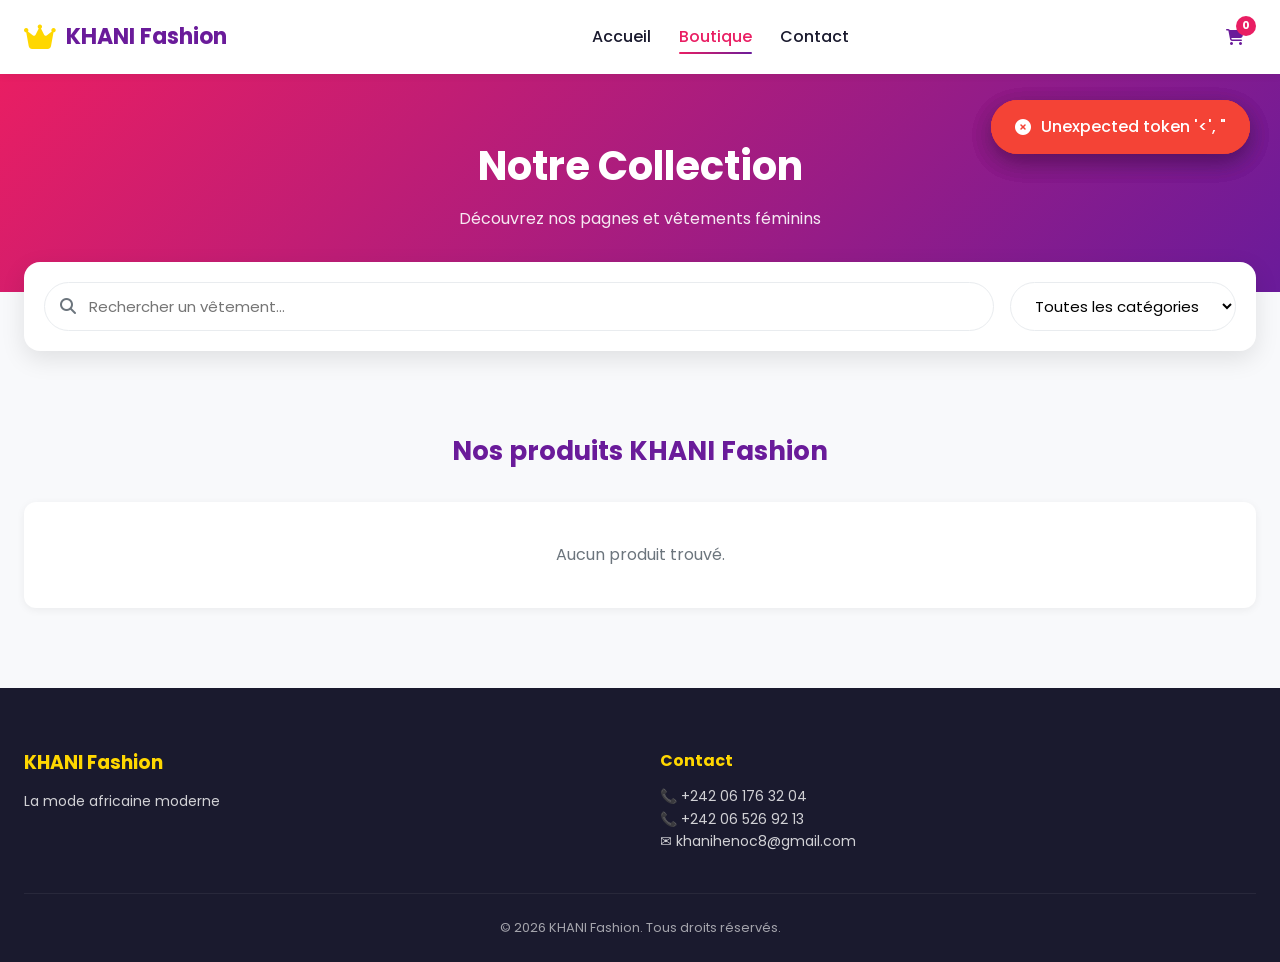
==== boutique.html @ 6e5caec2 "KHANI Fashion - Site e-commerce avec backend PHP et base Supabase (PostgreSQL)" ====
﻿<!DOCTYPE html>
<html lang="fr">
<head>
    <meta charset="UTF-8">
    <meta name="viewport" content="width=device-width, initial-scale=1.0">
    <title>Boutique | KHANI Fashion</title>
    <link rel="icon" type="image/svg+xml" href="data:image/svg+xml,<svg xmlns='http://www.w3.org/2000/svg' viewBox='0 0 100 100'><text y='.9em' font-size='90'>👑</text></svg>">
    <link rel="stylesheet" href="css/style.css">
    <link rel="stylesheet" href="https://cdnjs.cloudflare.com/ajax/libs/font-awesome/6.6.0/css/all.min.css">
    <link rel="preconnect" href="https://fonts.googleapis.com">
    <link rel="preconnect" href="https://fonts.gstatic.com" crossorigin>
    <link href="https://fonts.googleapis.com/css2?family=Poppins:wght@300;400;500;600;700;800&display=swap" rel="stylesheet">
</head>
<body>

    <header class="navbar-wrap">
        <nav class="navbar">
            <a href="index.html" class="logo">
                <i class="fa-solid fa-crown"></i>
                <span>KHANI Fashion</span>
            </a>
            <ul class="menu">
                <li><a href="index.html">Accueil</a></li>
                <li><a href="boutique.html" class="active">Boutique</a></li>
                <li><a href="index.html#contact">Contact</a></li>
            </ul>
            <div class="icons">
                <a href="panier.html" class="icon-btn panier-link">
                    <i class="fa-solid fa-cart-shopping"></i>
                    <span id="nombrePanier" class="cart-count">0</span>
                </a>
                <button class="menu-toggle" onclick="document.querySelector('.menu').classList.toggle('open')">
                    <i class="fa-solid fa-bars"></i>
                </button>
            </div>
        </nav>
    </header>

    <section class="page-header">
        <h1>Notre Collection</h1>
        <p>Découvrez nos pagnes et vêtements féminins</p>
    </section>

    <section class="filtres-section">
        <div class="filtres">
            <div class="filtre-search">
                <i class="fa-solid fa-magnifying-glass"></i>
                <input type="search" id="rechercheProduit" placeholder="Rechercher un vêtement...">
            </div>
            <select id="filtreCategorie">
                <option value="all">Toutes les catégories</option>
            </select>
        </div>
    </section>

    <section class="produits-section">
        <h2>Nos produits KHANI Fashion</h2>
        <div id="listeProduits" class="produits-grid">
            <div class="loading-state">
                <i class="fa-solid fa-spinner fa-spin"></i> Chargement...
            </div>
        </div>
    </section>

    <footer>
        <div class="footer-grid">
            <div>
                <h3>KHANI Fashion</h3>
                <p>La mode africaine moderne</p>
            </div>
            <div>
                <h4>Contact</h4>
                <p>📞 <span data-contact="phone1">+242 06 176 32 04</span></p>
                <p>📞 <span data-contact="phone2">+242 06 526 92 13</span></p>
                <p>✉ <span data-contact="email">khanihenoc8@gmail.com</span></p>
            </div>
        </div>
        <p class="footer-copy">© 2026 KHANI Fashion. Tous droits réservés.</p>
    </footer>

    <script src="js/script.js"></script>
</body>
</html>
---- css/style.css ----
﻿/* ==========================================
   KHANI Fashion - Feuille de style principale
   Design system : rose / violet / or
   ========================================== */

/* Variables */
:root {
    --rose: #E91E63;
    --rose-clair: #F06292;
    --violet: #6A1B9A;
    --violet-clair: #9C27B0;
    --or: #FFD700;
    --blanc: #ffffff;
    --noir: #1a1a2e;
    --gris-clair: #f8f9fb;
    --gris: #e9ecef;
    --gris-fonce: #6c757d;
    --ombre-sm: 0 2px 8px rgba(0,0,0,.06);
    --ombre-md: 0 8px 24px rgba(0,0,0,.10);
    --ombre-lg: 0 20px 50px rgba(0,0,0,.15);
    --transition: cubic-bezier(.4, 0, .2, 1);
}

/* Reset */
* { margin: 0; padding: 0; box-sizing: border-box; }

html { scroll-behavior: smooth; }

body {
    font-family: 'Poppins', system-ui, -apple-system, sans-serif;
    background: var(--gris-clair);
    color: var(--noir);
    line-height: 1.6;
    overflow-x: hidden;
}

a { text-decoration: none; color: inherit; }
button { font-family: inherit; cursor: pointer; border: none; background: none; }
img { max-width: 100%; height: auto; display: block; }
input, select, textarea { font-family: inherit; }

/* ===========================================
   NAVBAR
=========================================== */
.navbar-wrap {
    position: sticky;
    top: 0;
    z-index: 1000;
    background: rgba(255,255,255,.95);
    backdrop-filter: blur(10px);
    box-shadow: var(--ombre-sm);
}

.navbar {
    max-width: 1280px;
    margin: 0 auto;
    padding: 16px 24px;
    display: flex;
    align-items: center;
    justify-content: space-between;
    gap: 24px;
}

.logo {
    display: flex;
    align-items: center;
    gap: 10px;
    font-weight: 700;
    font-size: 22px;
    color: var(--violet);
}

.logo i { color: var(--or); font-size: 28px; }

.menu {
    display: flex;
    gap: 28px;
    list-style: none;
}

.menu a {
    font-weight: 500;
    color: var(--noir);
    transition: color .2s var(--transition);
    position: relative;
}

.menu a:hover, .menu a.active {
    color: var(--rose);
}

.menu a.active::after {
    content: '';
    position: absolute;
    bottom: -6px; left: 0; right: 0;
    height: 2px;
    background: linear-gradient(90deg, var(--rose), var(--violet));
    border-radius: 2px;
}

.icons {
    display: flex;
    align-items: center;
    gap: 16px;
}

.icon-btn {
    position: relative;
    width: 42px;
    height: 42px;
    border-radius: 50%;
    display: flex;
    align-items: center;
    justify-content: center;
    color: var(--violet);
    transition: all .2s var(--transition);
}

.icon-btn:hover {
    background: var(--gris-clair);
    color: var(--rose);
    transform: translateY(-2px);
}

.cart-count {
    position: absolute;
    top: 0; right: 0;
    min-width: 20px; height: 20px;
    background: var(--rose);
    color: white;
    font-size: 11px;
    font-weight: 700;
    border-radius: 10px;
    display: flex;
    align-items: center;
    justify-content: center;
    padding: 0 5px;
}

.menu-toggle {
    display: none;
    color: var(--violet);
    font-size: 22px;
    width: 42px;
    height: 42px;
}

@media (max-width: 768px) {
    .menu {
        position: absolute;
        top: 100%;
        left: 0; right: 0;
        flex-direction: column;
        background: white;
        padding: 20px;
        gap: 16px;
        box-shadow: var(--ombre-md);
        transform: translateY(-10px);
        opacity: 0;
        pointer-events: none;
        transition: all .3s var(--transition);
    }
    .menu.open {
        transform: translateY(0);
        opacity: 1;
        pointer-events: auto;
    }
    .menu-toggle { display: flex; align-items: center; justify-content: center; }
}

/* ===========================================
   HERO
=========================================== */
.hero {
    position: relative;
    background: linear-gradient(135deg, #E91E63 0%, #6A1B9A 100%);
    color: white;
    padding: 100px 24px;
    text-align: center;
    overflow: hidden;
    min-height: 500px;
    display: flex;
    align-items: center;
    justify-content: center;
}

.hero-content {
    position: relative;
    z-index: 2;
    max-width: 800px;
}

.hero-badge {
    display: inline-block;
    padding: 8px 18px;
    background: rgba(255,215,0,.2);
    border: 1px solid rgba(255,215,0,.4);
    border-radius: 30px;
    font-size: 13px;
    font-weight: 500;
    letter-spacing: 1px;
    margin-bottom: 24px;
    color: var(--or);
}

.hero-title {
    font-size: clamp(32px, 5vw, 52px);
    font-weight: 800;
    line-height: 1.2;
    margin-bottom: 20px;
    text-shadow: 0 2px 20px rgba(0,0,0,.2);
}

.hero-subtitle {
    font-size: 18px;
    opacity: .95;
    margin-bottom: 32px;
}

.hero-actions {
    display: flex;
    gap: 16px;
    justify-content: center;
    flex-wrap: wrap;
}

/* Cercles décoratifs hero */
.hero-decoration {
    position: absolute;
    inset: 0;
    pointer-events: none;
}

.circle {
    position: absolute;
    border-radius: 50%;
    opacity: .15;
    animation: float 8s ease-in-out infinite;
}

.circle-1 {
    width: 300px; height: 300px;
    background: var(--or);
    top: -100px; right: -100px;
}

.circle-2 {
    width: 200px; height: 200px;
    background: white;
    bottom: -50px; left: 10%;
    animation-delay: 2s;
}

.circle-3 {
    width: 150px; height: 150px;
    background: var(--rose-clair);
    top: 50%; right: 15%;
    animation-delay: 4s;
}

@keyframes float {
    0%, 100% { transform: translate(0, 0) rotate(0deg); }
    50% { transform: translate(20px, -20px) rotate(180deg); }
}

/* ===========================================
   BOUTONS
=========================================== */
.btn {
    display: inline-flex;
    align-items: center;
    justify-content: center;
    gap: 10px;
    padding: 14px 28px;
    border-radius: 30px;
    font-weight: 600;
    font-size: 15px;
    transition: all .3s var(--transition);
    cursor: pointer;
    white-space: nowrap;
}

.btn-primary {
    background: white;
    color: var(--violet);
    box-shadow: var(--ombre-md);
}

.btn-primary:hover {
    transform: translateY(-3px);
    box-shadow: 0 12px 30px rgba(0,0,0,.2);
    color: var(--rose);
}

.btn-ghost {
    background: transparent;
    color: white;
    border: 2px solid rgba(255,255,255,.5);
}

.btn-ghost:hover {
    background: rgba(255,255,255,.1);
    border-color: white;
    transform: translateY(-2px);
}

.btn-outline {
    background: transparent;
    color: var(--rose);
    border: 2px solid var(--rose);
}

.btn-outline:hover {
    background: var(--rose);
    color: white;
    transform: translateY(-2px);
}

.btn-whatsapp {
    background: #25D366;
    color: white;
}

.btn-whatsapp:hover {
    background: #128C7E;
    transform: translateY(-2px);
    box-shadow: 0 8px 20px rgba(37, 211, 102, .4);
}

.btn-block { width: 100%; }
.btn-large { padding: 18px 36px; font-size: 17px; }

/* ===========================================
   SERVICES
=========================================== */
.services {
    max-width: 1280px;
    margin: -50px auto 60px;
    padding: 0 24px;
    display: grid;
    grid-template-columns: repeat(auto-fit, minmax(220px, 1fr));
    gap: 20px;
    position: relative;
    z-index: 3;
}

.service-box {
    background: white;
    padding: 30px 24px;
    border-radius: 16px;
    text-align: center;
    box-shadow: var(--ombre-md);
    transition: transform .3s var(--transition);
}

.service-box:hover {
    transform: translateY(-6px);
}

.service-box i {
    font-size: 36px;
    background: linear-gradient(135deg, var(--rose), var(--violet));
    -webkit-background-clip: text;
    background-clip: text;
    -webkit-text-fill-color: transparent;
    margin-bottom: 12px;
}

.service-box h3 { font-size: 18px; margin-bottom: 6px; color: var(--noir); }
.service-box p { color: var(--gris-fonce); font-size: 14px; }

/* ===========================================
   SECTIONS GÉNÉRIQUES
=========================================== */
.section {
    max-width: 1280px;
    margin: 0 auto;
    padding: 80px 24px;
}

.section-title {
    text-align: center;
    margin-bottom: 50px;
}

.section-title h2 {
    font-size: clamp(28px, 4vw, 38px);
    color: var(--violet);
    margin-bottom: 8px;
    position: relative;
    display: inline-block;
}

.section-title h2::after {
    content: '';
    display: block;
    width: 60px;
    height: 3px;
    background: linear-gradient(90deg, var(--rose), var(--violet));
    margin: 12px auto 0;
    border-radius: 2px;
}

.section-title p { color: var(--gris-fonce); font-size: 16px; }

.section-action {
    text-align: center;
    margin-top: 40px;
}

/* ===========================================
   PRODUITS
=========================================== */
.products {
    display: grid;
    grid-template-columns: repeat(auto-fill, minmax(250px, 1fr));
    gap: 24px;
}

.product, .produit-card {
    background: white;
    border-radius: 16px;
    overflow: hidden;
    box-shadow: var(--ombre-sm);
    transition: all .3s var(--transition);
    display: flex;
    flex-direction: column;
}

.product:hover, .produit-card:hover {
    transform: translateY(-8px);
    box-shadow: var(--ombre-lg);
}

.product img, .produit-card img {
    width: 100%;
    aspect-ratio: 1;
    object-fit: cover;
    transition: transform .5s var(--transition);
}

.product:hover img, .produit-card:hover img {
    transform: scale(1.08);
}

.product h3, .produit-card h3 {
    padding: 16px 20px 8px;
    font-size: 17px;
    color: var(--noir);
}

.product p, .produit-card p {
    padding: 0 20px 8px;
    color: var(--gris-fonce);
    font-size: 14px;
    flex-grow: 1;
}

.product .price, .produit-card strong {
    padding: 0 20px;
    color: var(--rose);
    font-size: 19px;
    font-weight: 700;
    margin-bottom: 16px;
}

.product button, .produit-card button {
    margin: 0 20px 20px;
    padding: 12px;
    background: linear-gradient(135deg, var(--rose), var(--violet));
    color: white;
    border-radius: 30px;
    font-weight: 600;
    transition: all .2s var(--transition);
}

.product button:hover, .produit-card button:hover {
    transform: translateY(-2px);
    box-shadow: 0 8px 20px rgba(233, 30, 99, .3);
}

/* ===========================================
   CATÉGORIES (page d'accueil)
=========================================== */
.category-container {
    display: grid;
    grid-template-columns: repeat(auto-fit, minmax(200px, 1fr));
    gap: 20px;
}

.category-card {
    background: white;
    padding: 40px 24px;
    border-radius: 16px;
    text-align: center;
    box-shadow: var(--ombre-sm);
    transition: all .3s var(--transition);
    color: var(--noir);
}

.category-card:hover {
    transform: translateY(-6px);
    box-shadow: var(--ombre-md);
    background: linear-gradient(135deg, var(--rose), var(--violet));
    color: white;
}

.category-card i {
    font-size: 40px;
    margin-bottom: 12px;
    color: var(--rose);
    transition: color .3s;
}

.category-card:hover i { color: var(--or); }
.category-card span { display: block; margin-top: 8px; font-size: 13px; opacity: .8; }

/* ===========================================
   PROMOTION
=========================================== */
.promotion {
    background: linear-gradient(135deg, var(--violet), var(--rose));
    color: white;
    padding: 80px 24px;
    text-align: center;
    margin: 60px 0;
}

.promo-content { max-width: 700px; margin: 0 auto; }

.promo-badge {
    display: inline-block;
    padding: 6px 16px;
    background: rgba(255,215,0,.2);
    border: 1px solid rgba(255,215,0,.4);
    border-radius: 30px;
    font-size: 12px;
    letter-spacing: 2px;
    color: var(--or);
    margin-bottom: 16px;
}

.promotion h2 {
    font-size: clamp(28px, 4vw, 42px);
    margin-bottom: 12px;
}

.promotion p {
    font-size: 17px;
    opacity: .9;
    margin-bottom: 28px;
}

/* ===========================================
   À PROPOS
=========================================== */
.about {
    background: white;
    border-radius: 24px;
    margin: 60px auto;
    max-width: 1280px;
}

.about-content {
    max-width: 800px;
    margin: 0 auto;
    text-align: center;
}

.about-content p {
    font-size: 17px;
    color: var(--gris-fonce);
    line-height: 1.8;
}

/* ===========================================
   TÉMOIGNAGES
=========================================== */
.testimonials {
    background: white;
    border-radius: 24px;
    margin: 60px auto;
    max-width: 1280px;
}

.testimonial-container {
    display: grid;
    grid-template-columns: repeat(auto-fit, minmax(240px, 1fr));
    gap: 20px;
}

.testimonial {
    background: var(--gris-clair);
    padding: 24px;
    border-radius: 16px;
    border-left: 4px solid var(--rose);
    transition: all .3s var(--transition);
}

.testimonial:hover {
    transform: translateY(-4px);
    box-shadow: var(--ombre-md);
}

.stars { color: var(--or); margin-bottom: 8px; }
.testimonial h3 { color: var(--violet); margin-bottom: 6px; }
.testimonial p { color: var(--gris-fonce); font-size: 14px; font-style: italic; }

/* ===========================================
   FORMULAIRES
=========================================== */
.form-grid {
    display: grid;
    grid-template-columns: 1fr 1fr;
    gap: 16px;
    max-width: 700px;
    margin: 0 auto;
}

.form-grid input,
.form-grid textarea,
.form-grid select {
    padding: 14px 18px;
    border: 1px solid var(--gris);
    border-radius: 12px;
    font-size: 15px;
    background: white;
    transition: all .2s;
}

.form-grid input:focus,
.form-grid textarea:focus,
.form-grid select:focus {
    outline: none;
    border-color: var(--rose);
    box-shadow: 0 0 0 3px rgba(233, 30, 99, .1);
}

.form-grid textarea {
    grid-column: 1 / -1;
    resize: vertical;
}

.form-grid button {
    grid-column: 1 / -1;
    background: linear-gradient(135deg, var(--rose), var(--violet));
    color: white;
    padding: 16px;
    border-radius: 12px;
    font-weight: 600;
    font-size: 16px;
}

.form-grid button:hover {
    transform: translateY(-2px);
    box-shadow: 0 10px 25px rgba(233, 30, 99, .3);
}

@media (max-width: 600px) {
    .form-grid { grid-template-columns: 1fr; }
}

/* ===========================================
   NEWSLETTER
=========================================== */
.newsletter {
    background: linear-gradient(135deg, var(--violet), var(--rose));
    color: white;
    padding: 60px 24px;
    text-align: center;
}

.newsletter h2 { font-size: 28px; margin-bottom: 8px; }
.newsletter p { opacity: .9; margin-bottom: 24px; }

.newsletter-form {
    max-width: 500px;
    margin: 0 auto;
    display: flex;
    gap: 12px;
}

.newsletter-form input {
    flex: 1;
    padding: 14px 20px;
    border: none;
    border-radius: 30px;
    font-size: 15px;
}

.newsletter-form button {
    padding: 14px 28px;
    background: var(--or);
    color: var(--noir);
    border-radius: 30px;
    font-weight: 700;
}

.newsletter-form button:hover {
    background: white;
    color: var(--rose);
}

@media (max-width: 500px) {
    .newsletter-form { flex-direction: column; }
}

/* ===========================================
   CONTACT
=========================================== */
.contact-grid {
    display: flex;
    flex-wrap: wrap;
    justify-content: center;
    gap: 24px;
}

.contact-item {
    display: flex;
    align-items: center;
    gap: 12px;
    padding: 16px 24px;
    background: white;
    border-radius: 50px;
    box-shadow: var(--ombre-sm);
    transition: all .2s;
}

.contact-item:hover {
    transform: translateY(-3px);
    box-shadow: var(--ombre-md);
}

.contact-item i {
    width: 40px; height: 40px;
    border-radius: 50%;
    background: linear-gradient(135deg, var(--rose), var(--violet));
    color: white;
    display: flex;
    align-items: center;
    justify-content: center;
}

/* ===========================================
   FOOTER
=========================================== */
footer {
    background: var(--noir);
    color: white;
    padding: 60px 24px 24px;
}

.footer-grid {
    max-width: 1280px;
    margin: 0 auto;
    display: grid;
    grid-template-columns: repeat(auto-fit, minmax(220px, 1fr));
    gap: 40px;
    margin-bottom: 40px;
}

footer h3, footer h4 { color: var(--or); margin-bottom: 12px; }
footer p { opacity: .8; font-size: 14px; }
footer ul { list-style: none; }
footer ul li { margin: 8px 0; }
footer ul a { opacity: .8; transition: opacity .2s; }
footer ul a:hover { opacity: 1; color: var(--or); }

.social {
    display: flex;
    gap: 12px;
}

.social a {
    width: 40px; height: 40px;
    border-radius: 50%;
    background: rgba(255,255,255,.1);
    display: flex;
    align-items: center;
    justify-content: center;
    transition: all .2s;
}

.social a:hover {
    background: var(--rose);
    transform: translateY(-3px);
}

.footer-copy {
    text-align: center;
    padding-top: 24px;
    border-top: 1px solid rgba(255,255,255,.1);
    font-size: 13px;
    opacity: .6;
}

/* ===========================================
   PAGE HEADER (boutique, panier, commande)
=========================================== */
.page-header {
    background: linear-gradient(135deg, var(--rose), var(--violet));
    color: white;
    padding: 60px 24px;
    text-align: center;
}

.page-header h1 { font-size: clamp(28px, 4vw, 40px); margin-bottom: 8px; }
.page-header p { opacity: .9; }

/* ===========================================
   FILTRES BOUTIQUE
=========================================== */
.filtres-section {
    max-width: 1280px;
    margin: -30px auto 40px;
    padding: 0 24px;
    position: relative;
    z-index: 2;
}

.filtres {
    background: white;
    padding: 20px;
    border-radius: 16px;
    box-shadow: var(--ombre-md);
    display: grid;
    grid-template-columns: 1fr auto;
    gap: 16px;
}

.filtre-search {
    position: relative;
}

.filtre-search i {
    position: absolute;
    left: 16px;
    top: 50%;
    transform: translateY(-50%);
    color: var(--gris-fonce);
}

.filtre-search input {
    width: 100%;
    padding: 12px 16px 12px 44px;
    border: 1px solid var(--gris);
    border-radius: 30px;
    font-size: 15px;
}

.filtres select {
    padding: 12px 20px;
    border: 1px solid var(--gris);
    border-radius: 30px;
    background: white;
    font-size: 15px;
    cursor: pointer;
}

@media (max-width: 600px) {
    .filtres { grid-template-columns: 1fr; }
}

/* ===========================================
   PRODUITS BOUTIQUE
=========================================== */
.produits-section {
    max-width: 1280px;
    margin: 0 auto;
    padding: 40px 24px 80px;
}

.produits-section h2 {
    text-align: center;
    color: var(--violet);
    margin-bottom: 30px;
    font-size: 26px;
}

.produits-grid {
    display: grid;
    grid-template-columns: repeat(auto-fill, minmax(250px, 1fr));
    gap: 24px;
}

/* ===========================================
   PANIER
=========================================== */
.panier-section {
    max-width: 1000px;
    margin: 0 auto;
    padding: 40px 24px 80px;
}

.panier-list { margin-bottom: 40px; }

.panier-vide {
    text-align: center;
    padding: 60px 24px;
    background: white;
    border-radius: 16px;
    color: var(--gris-fonce);
    box-shadow: var(--ombre-sm);
}

.article-panier {
    display: grid;
    grid-template-columns: 100px 1fr auto;
    gap: 20px;
    align-items: center;
    background: white;
    padding: 20px;
    border-radius: 16px;
    margin-bottom: 12px;
    box-shadow: var(--ombre-sm);
}

.article-panier img {
    width: 100px;
    height: 100px;
    object-fit: cover;
    border-radius: 12px;
}

.article-info h4 { color: var(--noir); margin-bottom: 6px; }
.article-prix { color: var(--rose); font-weight: 600; margin-bottom: 10px; }

.article-qty {
    display: inline-flex;
    align-items: center;
    gap: 8px;
    background: var(--gris-clair);
    border-radius: 30px;
    padding: 4px;
}

.article-qty button {
    width: 28px; height: 28px;
    border-radius: 50%;
    background: white;
    color: var(--rose);
    font-weight: bold;
    box-shadow: var(--ombre-sm);
}

.article-qty span {
    min-width: 30px;
    text-align: center;
    font-weight: 600;
}

.article-del {
    width: 40px; height: 40px;
    border-radius: 50%;
    background: rgba(233, 30, 99, .1);
    color: var(--rose);
    transition: all .2s;
}

.article-del:hover {
    background: var(--rose);
    color: white;
}

.total-panier {
    background: white;
    padding: 30px;
    border-radius: 16px;
    text-align: center;
    box-shadow: var(--ombre-md);
}

.total-panier h2 {
    color: var(--violet);
    margin-bottom: 20px;
    font-size: 26px;
}

@media (max-width: 600px) {
    .article-panier { grid-template-columns: 80px 1fr; }
    .article-panier img { width: 80px; height: 80px; }
    .article-del { grid-column: 1 / -1; justify-self: end; }
}

/* ===========================================
   COMMANDE
=========================================== */
.commande-section {
    min-height: calc(100vh - 200px);
    display: flex;
    align-items: center;
    justify-content: center;
    padding: 40px 24px;
    background: linear-gradient(135deg, var(--rose), var(--violet));
}

.commande-card {
    background: white;
    padding: 50px 40px;
    border-radius: 24px;
    max-width: 500px;
    width: 100%;
    box-shadow: var(--ombre-lg);
}

.commande-icon {
    width: 70px; height: 70px;
    background: #25D366;
    border-radius: 50%;
    display: flex;
    align-items: center;
    justify-content: center;
    margin: 0 auto 20px;
    color: white;
    font-size: 32px;
}

.commande-card h1 {
    text-align: center;
    color: var(--violet);
    margin-bottom: 8px;
}

.commande-subtitle {
    text-align: center;
    color: var(--gris-fonce);
    margin-bottom: 30px;
    font-size: 14px;
}

.form-stack {
    display: flex;
    flex-direction: column;
    gap: 14px;
}

.input-icon {
    position: relative;
}

.input-icon i {
    position: absolute;
    left: 16px;
    top: 50%;
    transform: translateY(-50%);
    color: var(--rose);
}

.input-icon input,
.input-icon select {
    width: 100%;
    padding: 14px 16px 14px 44px;
    border: 1px solid var(--gris);
    border-radius: 12px;
    font-size: 15px;
    transition: all .2s;
}

.input-icon input:focus,
.input-icon select:focus {
    outline: none;
    border-color: var(--rose);
    box-shadow: 0 0 0 3px rgba(233, 30, 99, .1);
}

.commande-recap {
    text-align: center;
    padding: 16px;
    background: var(--gris-clair);
    border-radius: 12px;
    color: var(--rose);
    font-size: 18px;
}

.back-link {
    display: block;
    text-align: center;
    margin-top: 20px;
    color: var(--gris-fonce);
    transition: color .2s;
}

.back-link:hover { color: var(--rose); }

/* ===========================================
   ÉTATS VIDES / LOADING
=========================================== */
.empty-state, .loading-state {
    grid-column: 1 / -1;
    text-align: center;
    padding: 40px 24px;
    color: var(--gris-fonce);
    background: white;
    border-radius: 12px;
    box-shadow: var(--ombre-sm);
}

.loading-state i { color: var(--rose); margin-right: 8px; }

/* ===========================================
   TOAST (notifications)
=========================================== */
.khani-toast {
    position: fixed;
    top: 100px;
    right: 30px;
    background: var(--rose);
    color: white;
    padding: 14px 24px;
    border-radius: 30px;
    font-weight: 500;
    box-shadow: var(--ombre-md);
    z-index: 9999;
    display: flex;
    align-items: center;
    gap: 10px;
    transform: translateX(150%);
    opacity: 0;
    transition: all .4s var(--transition);
}

.khani-toast--show {
    transform: translateX(0);
    opacity: 1;
}

.khani-toast--success { background: #4CAF50; }
.khani-toast--error { background: #f44336; }
.khani-toast--info { background: #2196F3; }
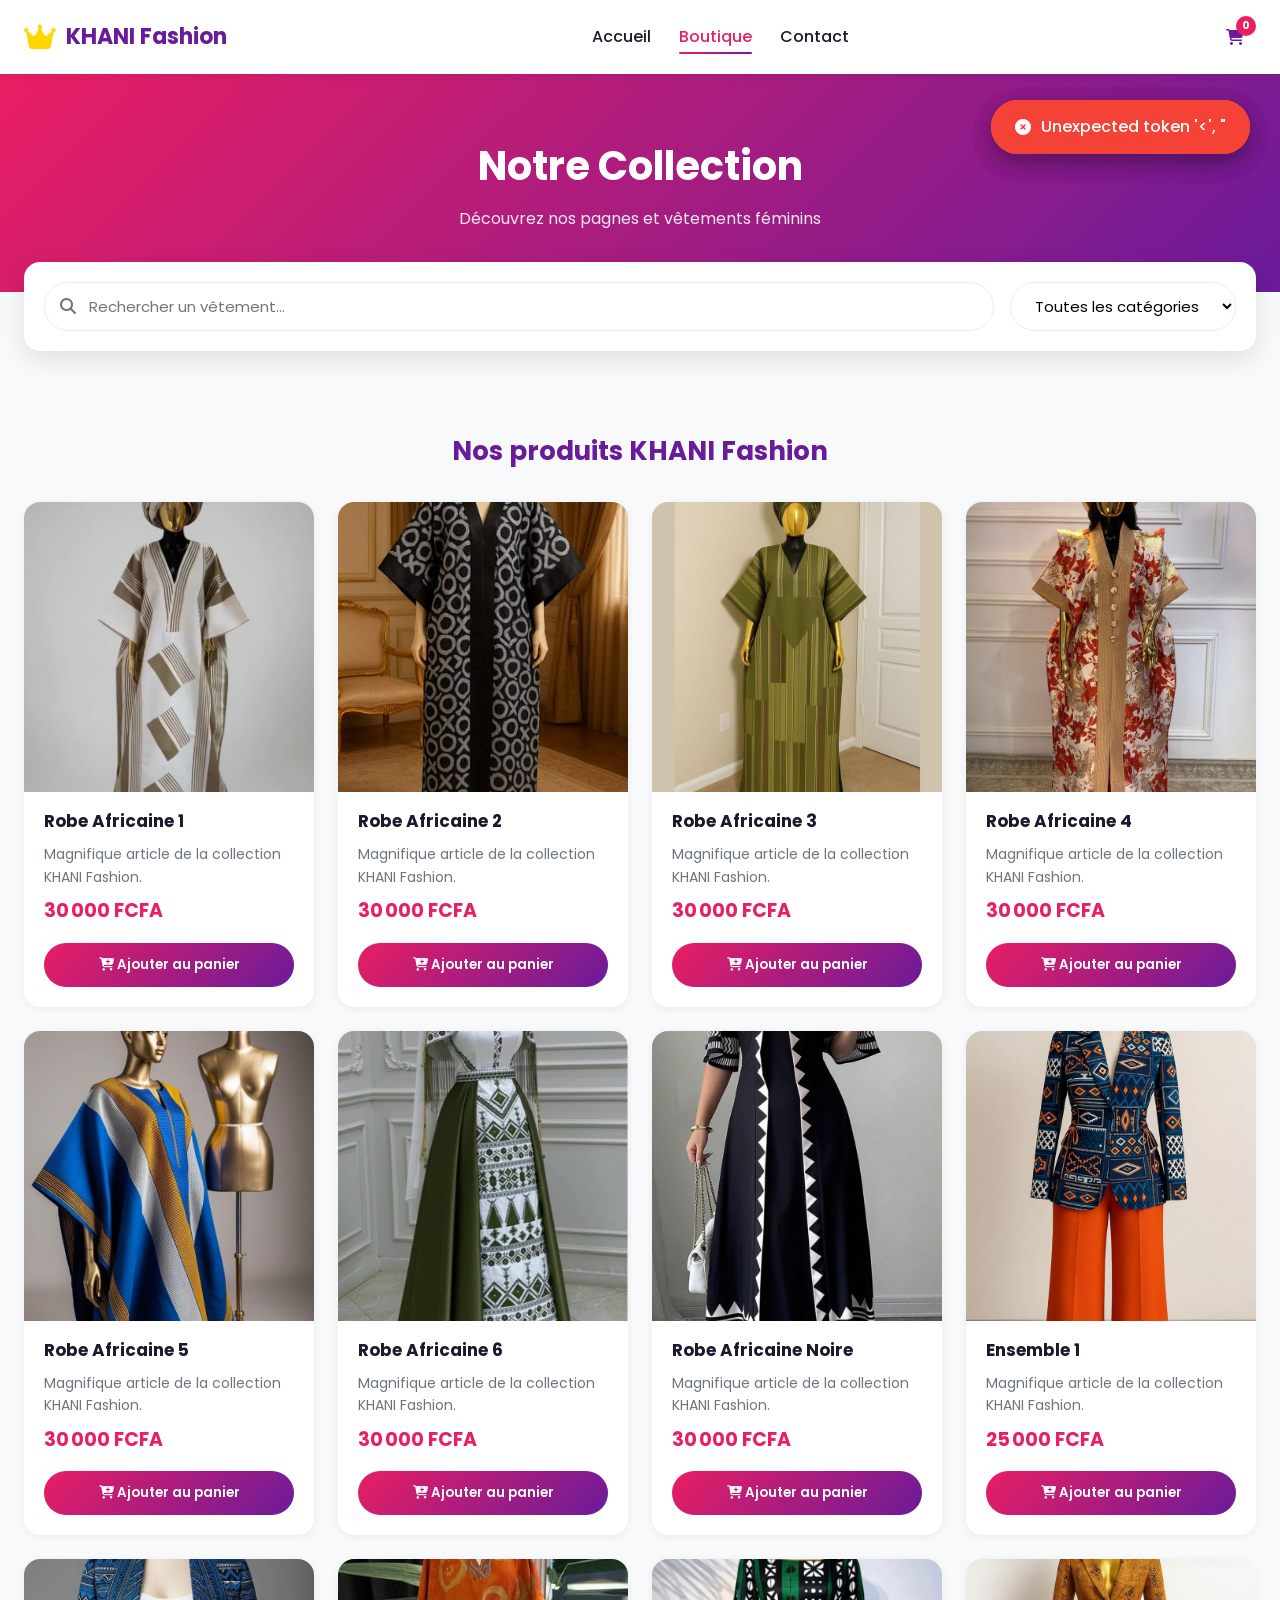
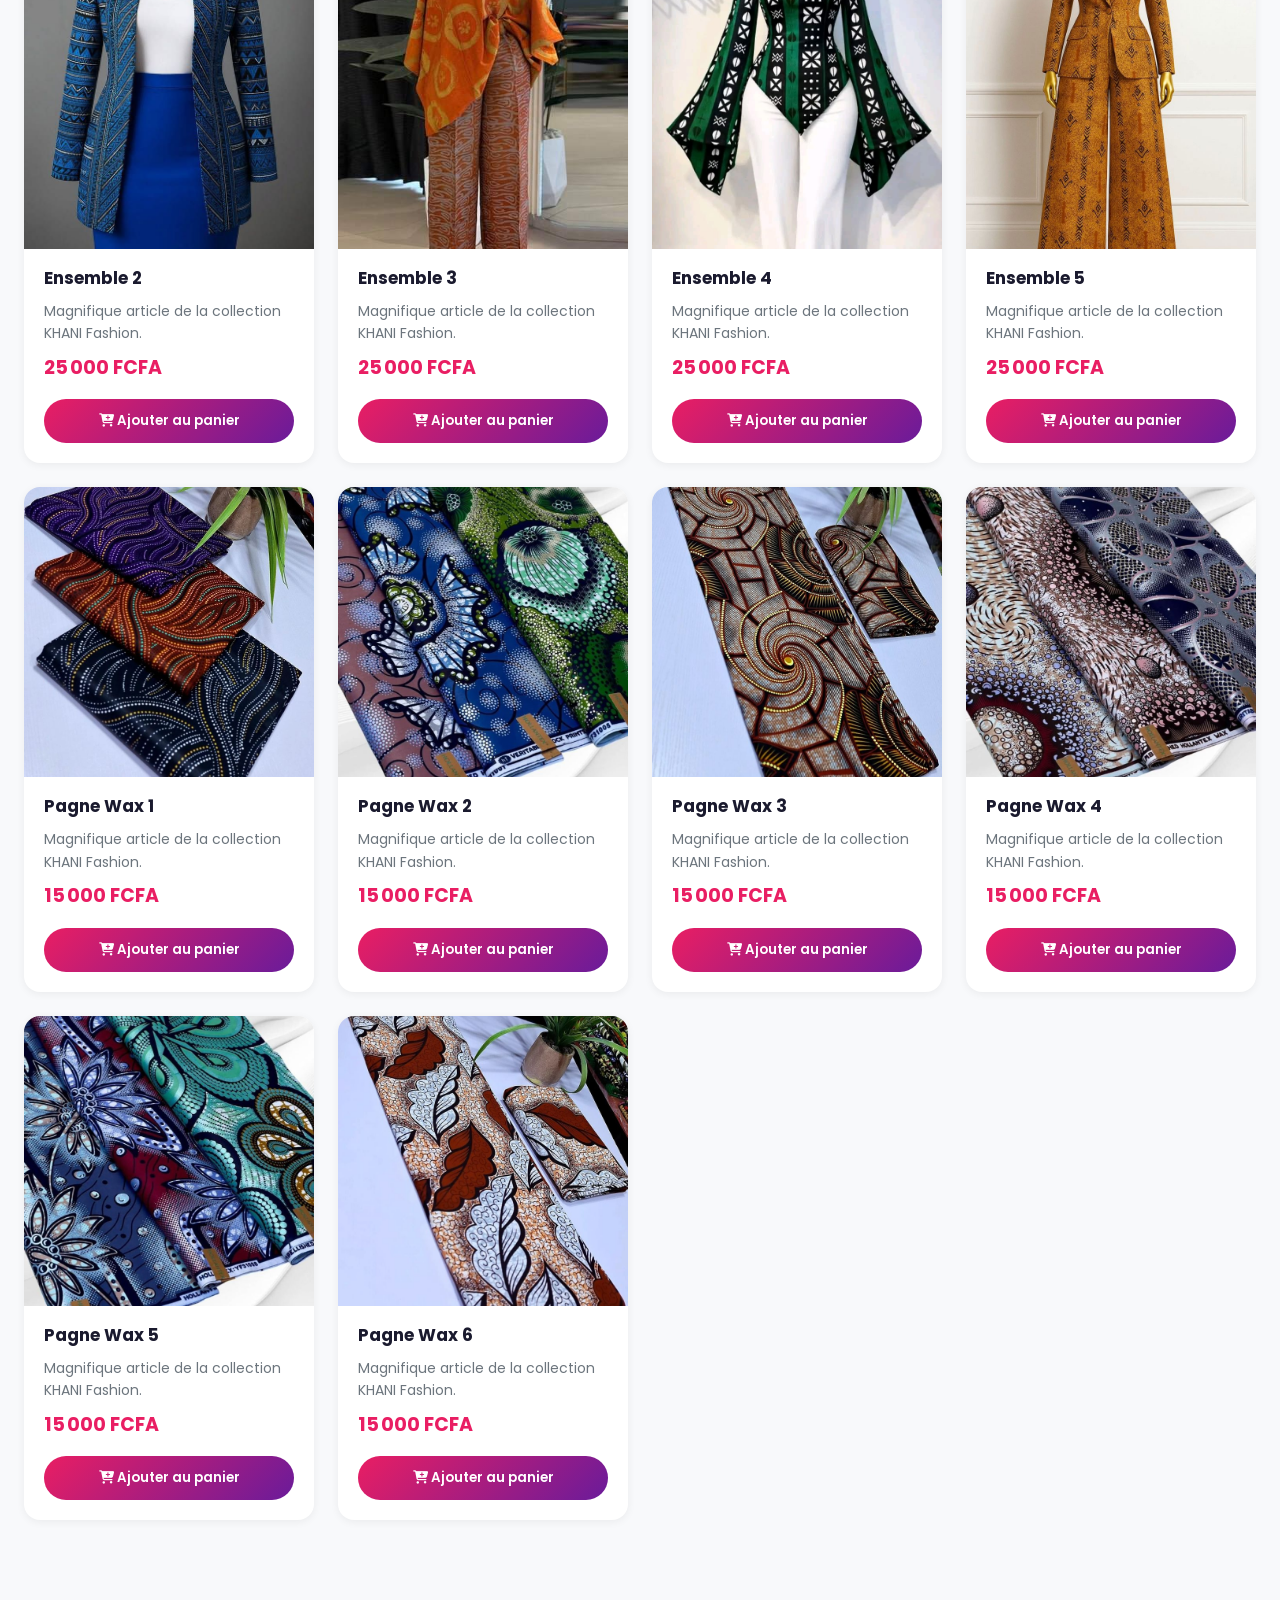
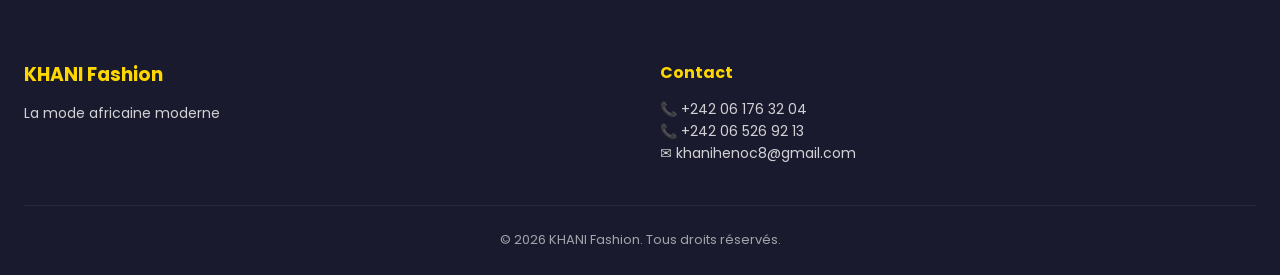
==== commit 1ad23041: "Connexion GitHub Pages a Supabase : acces direct PostgREST + mode secours local" ====
--- a/boutique.html
+++ b/boutique.html
@@ -78,6 +78,9 @@
         <p class="footer-copy">© 2026 KHANI Fashion. Tous droits réservés.</p>
     </footer>
 
+    <script src="js/config.js"></script>
+    <script src="js/fallback.js"></script>
+    <script src="js/supabase.js"></script>
     <script src="js/script.js"></script>
 </body>
 </html>
